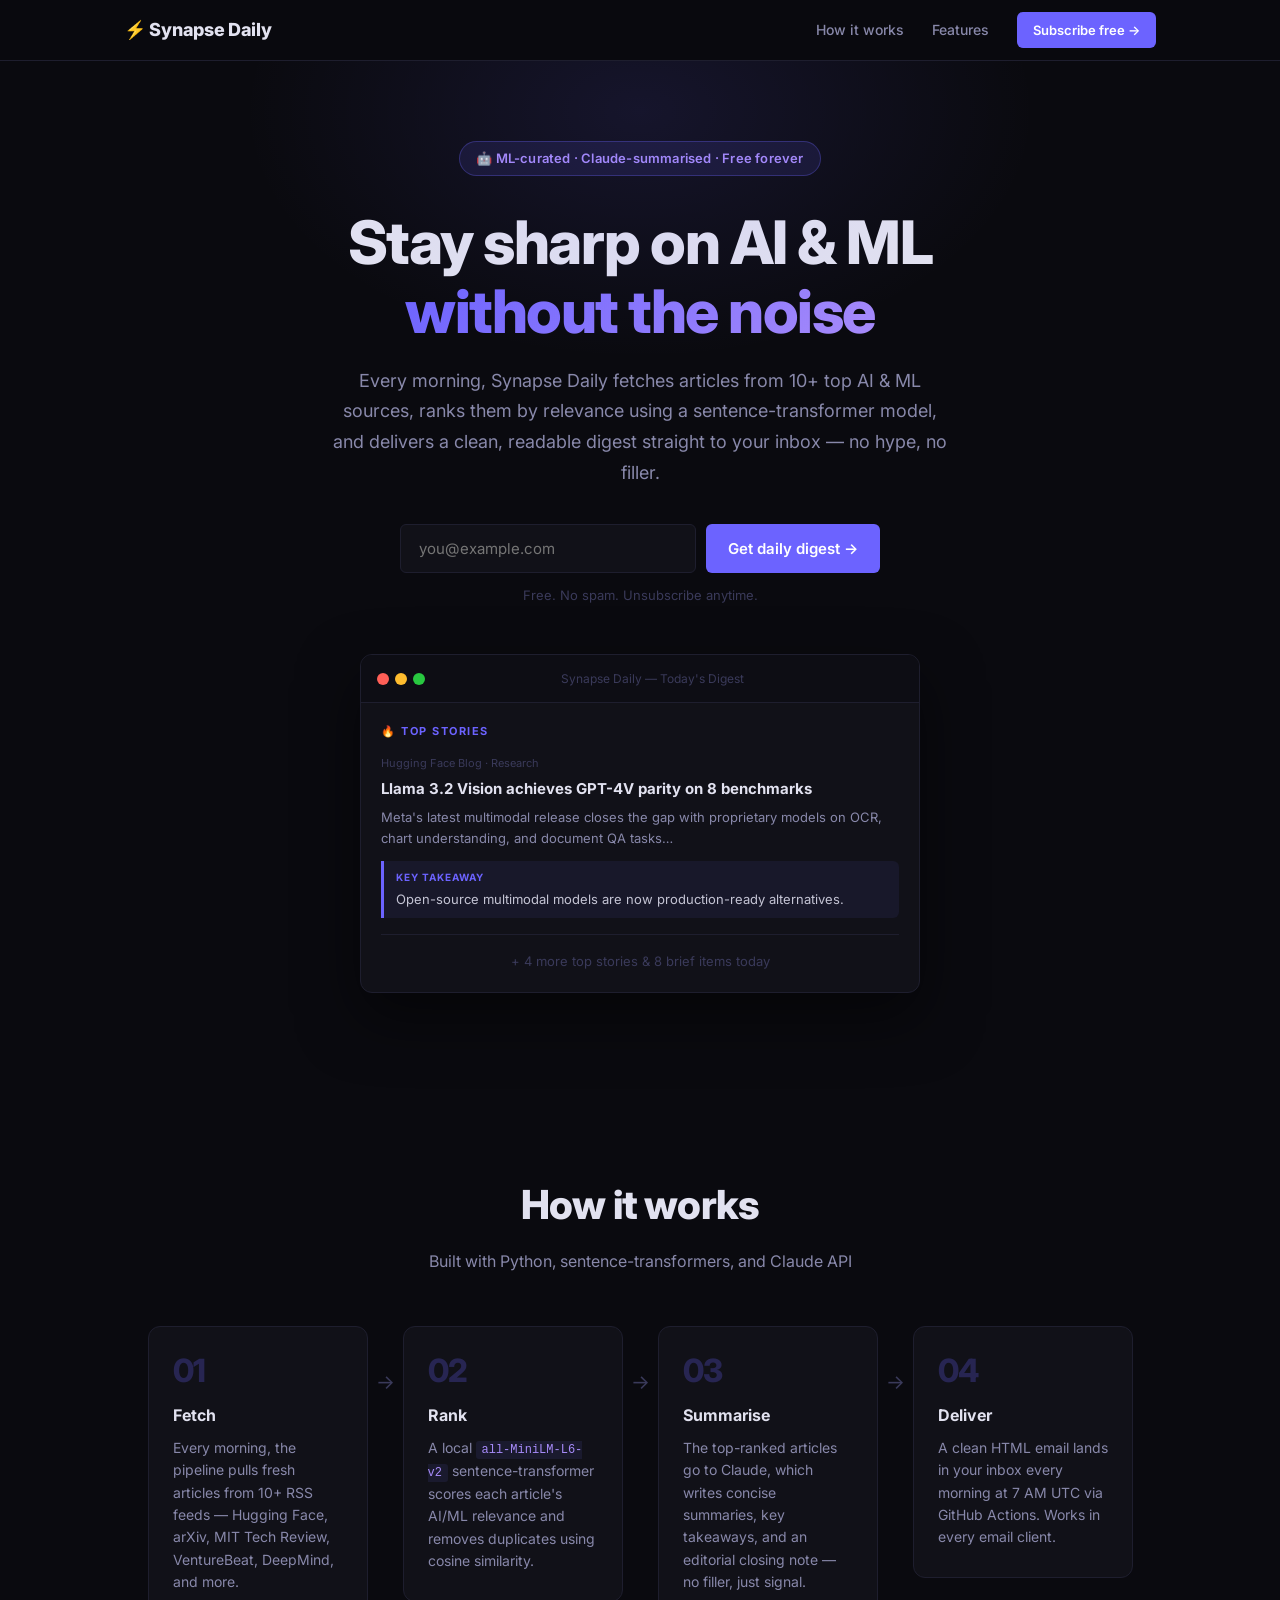
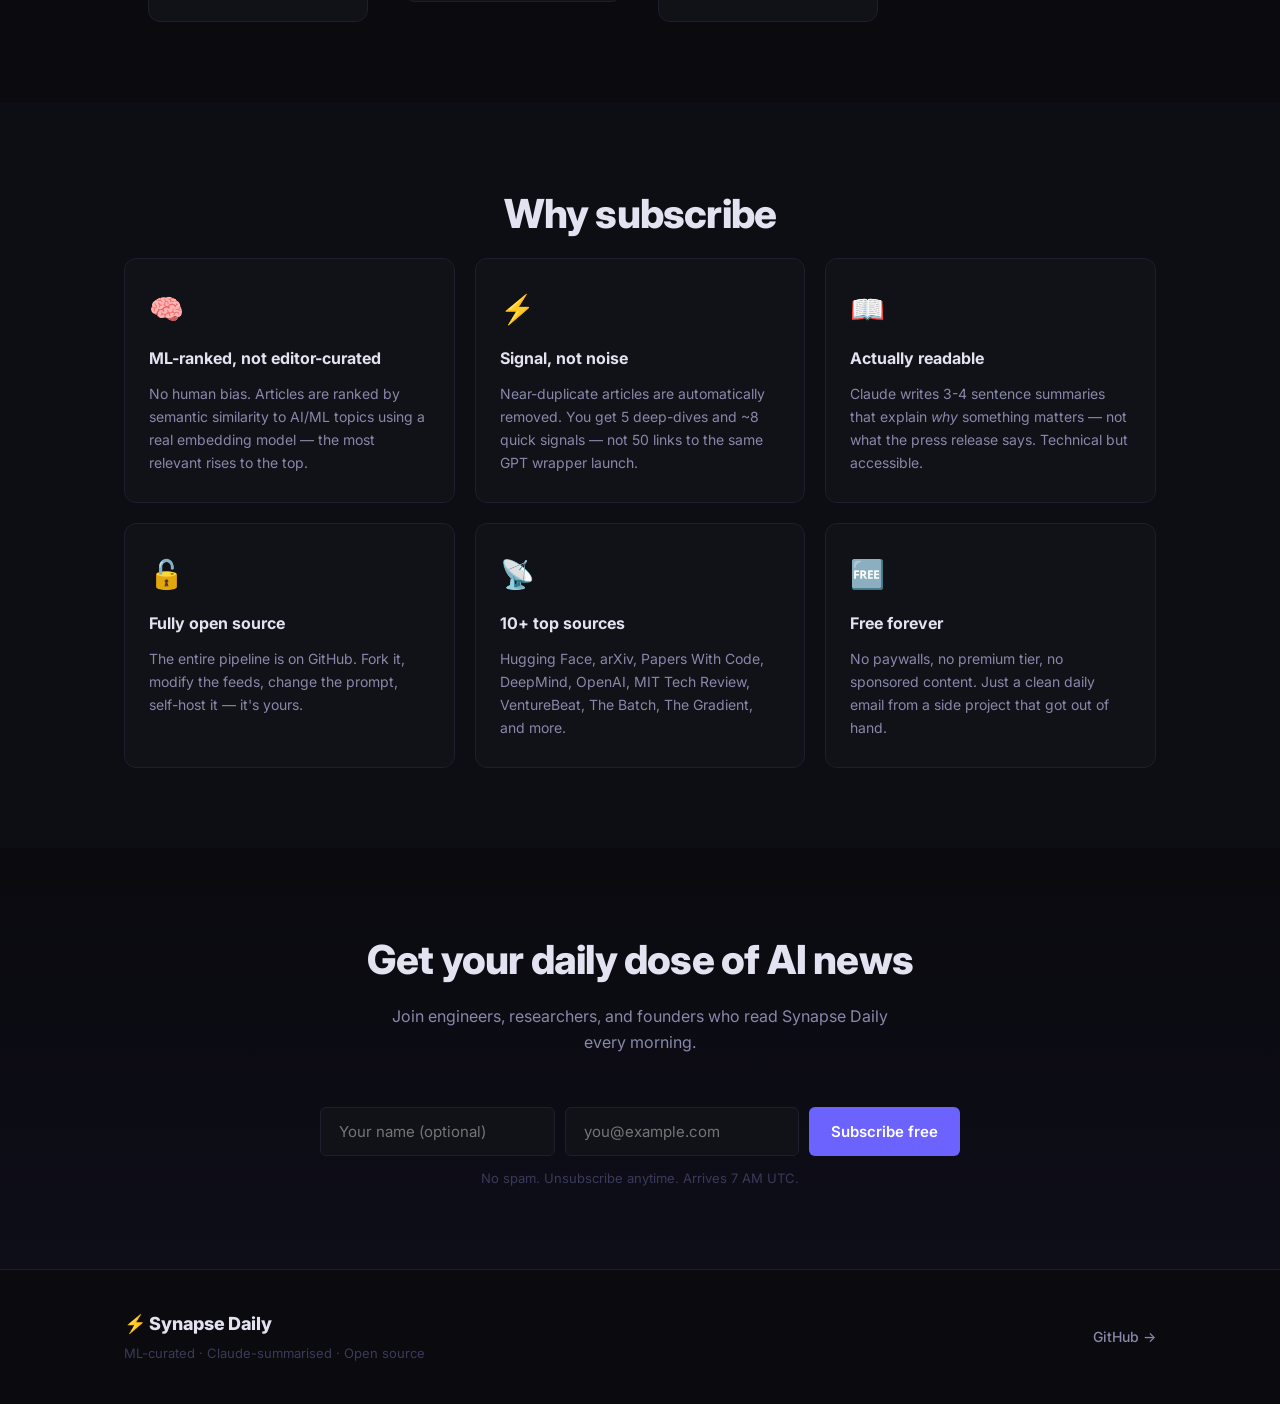
==== web/index.html @ 54e6eb71 "initial commit: synapse-daily newsletter pipeline + web app" ====
<!DOCTYPE html>
<html lang="en">
<head>
  <meta charset="UTF-8" />
  <meta name="viewport" content="width=device-width, initial-scale=1.0" />
  <title>Synapse Daily — Daily AI & ML Newsletter</title>
  <meta name="description" content="A free daily newsletter delivering the most important AI and machine learning news, curated by ML algorithms and summarised by Claude AI." />
  <link rel="preconnect" href="https://fonts.googleapis.com" />
  <link href="https://fonts.googleapis.com/css2?family=Inter:wght@400;500;600;700;800&display=swap" rel="stylesheet" />
  <link rel="stylesheet" href="static/css/style.css" />
  <link rel="icon" type="image/svg+xml" href="data:image/svg+xml,<svg xmlns='http://www.w3.org/2000/svg' viewBox='0 0 100 100'><text y='.9em' font-size='90'>⚡</text></svg>" />
</head>
<body>

  <!-- NAV -->
  <nav>
    <div class="container nav-inner">
      <a href="/" class="logo">⚡ Synapse Daily</a>
      <div class="nav-links">
        <a href="#how-it-works">How it works</a>
        <a href="#features">Features</a>
        <a href="#subscribe" class="btn-nav">Subscribe free →</a>
      </div>
    </div>
  </nav>

  <!-- HERO -->
  <section class="hero">
    <div class="container">
      <div class="badge">🤖 ML-curated · Claude-summarised · Free forever</div>

      <h1>Stay sharp on AI &amp; ML<br /><span class="gradient-text">without the noise</span></h1>

      <p class="hero-sub">
        Every morning, Synapse Daily fetches articles from 10+ top AI &amp; ML sources,
        ranks them by relevance using a sentence-transformer model, and delivers a clean,
        readable digest straight to your inbox — no hype, no filler.
      </p>

      <!-- SUBSCRIBE FORM (hero) -->
      <form class="hero-form" id="subscribe-form">
        <input
          type="email"
          name="email"
          id="email-input"
          placeholder="you@example.com"
          required
          autocomplete="email"
        />
        <button type="submit" class="btn-primary" id="submit-btn">
          Get daily digest →
        </button>
      </form>
      <p class="hero-note">Free. No spam. Unsubscribe anytime.</p>

      <!-- STATUS MESSAGE -->
      <div id="form-status" class="form-status hidden"></div>

      <!-- SAMPLE EMAIL PREVIEW CARD -->
      <div class="email-preview">
        <div class="preview-header">
          <span class="preview-dot red"></span>
          <span class="preview-dot yellow"></span>
          <span class="preview-dot green"></span>
          <span class="preview-title">Synapse Daily — Today's Digest</span>
        </div>
        <div class="preview-body">
          <div class="preview-tag">🔥 Top Stories</div>
          <div class="preview-story">
            <div class="preview-story-source">Hugging Face Blog · Research</div>
            <div class="preview-story-title">Llama 3.2 Vision achieves GPT-4V parity on 8 benchmarks</div>
            <div class="preview-story-text">Meta's latest multimodal release closes the gap with proprietary models on OCR, chart understanding, and document QA tasks…</div>
            <div class="preview-takeaway">
              <span class="takeaway-label">Key takeaway</span>
              Open-source multimodal models are now production-ready alternatives.
            </div>
          </div>
          <div class="preview-more">+ 4 more top stories &amp; 8 brief items today</div>
        </div>
      </div>
    </div>
  </section>

  <!-- HOW IT WORKS -->
  <section class="section" id="how-it-works">
    <div class="container">
      <h2 class="section-title">How it works</h2>
      <p class="section-sub">Built with Python, sentence-transformers, and Claude API</p>

      <div class="steps">
        <div class="step">
          <div class="step-num">01</div>
          <div class="step-content">
            <h3>Fetch</h3>
            <p>Every morning, the pipeline pulls fresh articles from 10+ RSS feeds — Hugging Face, arXiv, MIT Tech Review, VentureBeat, DeepMind, and more.</p>
          </div>
        </div>
        <div class="step-arrow">→</div>
        <div class="step">
          <div class="step-num">02</div>
          <div class="step-content">
            <h3>Rank</h3>
            <p>A local <code>all-MiniLM-L6-v2</code> sentence-transformer scores each article's AI/ML relevance and removes duplicates using cosine similarity.</p>
          </div>
        </div>
        <div class="step-arrow">→</div>
        <div class="step">
          <div class="step-num">03</div>
          <div class="step-content">
            <h3>Summarise</h3>
            <p>The top-ranked articles go to Claude, which writes concise summaries, key takeaways, and an editorial closing note — no filler, just signal.</p>
          </div>
        </div>
        <div class="step-arrow">→</div>
        <div class="step">
          <div class="step-num">04</div>
          <div class="step-content">
            <h3>Deliver</h3>
            <p>A clean HTML email lands in your inbox every morning at 7 AM UTC via GitHub Actions. Works in every email client.</p>
          </div>
        </div>
      </div>
    </div>
  </section>

  <!-- FEATURES -->
  <section class="section section-dark" id="features">
    <div class="container">
      <h2 class="section-title">Why subscribe</h2>
      <div class="features-grid">
        <div class="feature-card">
          <div class="feature-icon">🧠</div>
          <h3>ML-ranked, not editor-curated</h3>
          <p>No human bias. Articles are ranked by semantic similarity to AI/ML topics using a real embedding model — the most relevant rises to the top.</p>
        </div>
        <div class="feature-card">
          <div class="feature-icon">⚡</div>
          <h3>Signal, not noise</h3>
          <p>Near-duplicate articles are automatically removed. You get 5 deep-dives and ~8 quick signals — not 50 links to the same GPT wrapper launch.</p>
        </div>
        <div class="feature-card">
          <div class="feature-icon">📖</div>
          <h3>Actually readable</h3>
          <p>Claude writes 3-4 sentence summaries that explain <em>why</em> something matters — not what the press release says. Technical but accessible.</p>
        </div>
        <div class="feature-card">
          <div class="feature-icon">🔓</div>
          <h3>Fully open source</h3>
          <p>The entire pipeline is on GitHub. Fork it, modify the feeds, change the prompt, self-host it — it's yours.</p>
        </div>
        <div class="feature-card">
          <div class="feature-icon">📡</div>
          <h3>10+ top sources</h3>
          <p>Hugging Face, arXiv, Papers With Code, DeepMind, OpenAI, MIT Tech Review, VentureBeat, The Batch, The Gradient, and more.</p>
        </div>
        <div class="feature-card">
          <div class="feature-icon">🆓</div>
          <h3>Free forever</h3>
          <p>No paywalls, no premium tier, no sponsored content. Just a clean daily email from a side project that got out of hand.</p>
        </div>
      </div>
    </div>
  </section>

  <!-- SUBSCRIBE SECTION -->
  <section class="section subscribe-section" id="subscribe">
    <div class="container">
      <h2 class="section-title">Get your daily dose of AI news</h2>
      <p class="section-sub">Join engineers, researchers, and founders who read Synapse Daily every morning.</p>

      <form class="subscribe-form" id="subscribe-form-2">
        <div class="form-row">
          <input
            type="text"
            name="name"
            id="name-input"
            placeholder="Your name (optional)"
            autocomplete="name"
          />
          <input
            type="email"
            name="email"
            id="email-input-2"
            placeholder="you@example.com"
            required
            autocomplete="email"
          />
          <button type="submit" class="btn-primary" id="submit-btn-2">
            Subscribe free
          </button>
        </div>
        <p class="form-note">No spam. Unsubscribe anytime. Arrives 7 AM UTC.</p>
      </form>

      <div id="form-status-2" class="form-status hidden"></div>
    </div>
  </section>

  <!-- FOOTER -->
  <footer>
    <div class="container footer-inner">
      <div class="footer-brand">
        <span class="logo">⚡ Synapse Daily</span>
        <p>ML-curated · Claude-summarised · Open source</p>
      </div>
      <div class="footer-links">
        <a href="https://github.com/your-username/synapse-daily" target="_blank" rel="noopener">GitHub →</a>
      </div>
    </div>
  </footer>

  <script src="static/js/subscribe.js"></script>
</body>
</html>
---- web/static/css/style.css ----
/* ─── reset + base ─────────────────────────────────────────── */
*, *::before, *::after { box-sizing: border-box; margin: 0; padding: 0; }

:root {
  --bg:         #0a0a0f;
  --bg-card:    #111118;
  --bg-dark:    #0d0d14;
  --border:     #1e1e2e;
  --purple:     #6c63ff;
  --purple-light: #a78bfa;
  --text:       #e2e2f0;
  --muted:      #8888aa;
  --faint:      #3a3a5a;
  --code-bg:    #1a1a2e;
  --radius:     12px;
  --radius-sm:  6px;
}

html { scroll-behavior: smooth; }

body {
  background-color: var(--bg);
  color: var(--text);
  font-family: 'Inter', -apple-system, BlinkMacSystemFont, 'Segoe UI', sans-serif;
  font-size: 16px;
  line-height: 1.6;
  -webkit-font-smoothing: antialiased;
}

.container {
  max-width: 1080px;
  margin: 0 auto;
  padding: 0 24px;
}

/* ─── nav ───────────────────────────────────────────────────── */
nav {
  position: sticky;
  top: 0;
  z-index: 100;
  background: rgba(10, 10, 15, 0.85);
  backdrop-filter: blur(16px);
  border-bottom: 1px solid var(--border);
}

.nav-inner {
  display: flex;
  align-items: center;
  justify-content: space-between;
  height: 60px;
}

.logo {
  font-weight: 800;
  font-size: 18px;
  color: var(--text);
  text-decoration: none;
  letter-spacing: -0.3px;
}

.nav-links {
  display: flex;
  align-items: center;
  gap: 28px;
}

.nav-links a {
  color: var(--muted);
  text-decoration: none;
  font-size: 14px;
  font-weight: 500;
  transition: color 0.15s;
}

.nav-links a:hover { color: var(--text); }

.btn-nav {
  background: var(--purple) !important;
  color: #fff !important;
  padding: 8px 16px !important;
  border-radius: var(--radius-sm) !important;
  font-size: 13px !important;
  font-weight: 600 !important;
}

.btn-nav:hover { opacity: 0.88; }

/* ─── hero ───────────────────────────────────────────────────── */
.hero {
  padding: 80px 0 100px;
  text-align: center;
  position: relative;
  overflow: hidden;
}

.hero::before {
  content: '';
  position: absolute;
  top: -200px;
  left: 50%;
  transform: translateX(-50%);
  width: 800px;
  height: 500px;
  background: radial-gradient(ellipse at center, rgba(108, 99, 255, 0.12) 0%, transparent 70%);
  pointer-events: none;
}

.badge {
  display: inline-block;
  background: rgba(108, 99, 255, 0.12);
  border: 1px solid rgba(108, 99, 255, 0.3);
  color: var(--purple-light);
  font-size: 13px;
  font-weight: 600;
  padding: 6px 16px;
  border-radius: 100px;
  margin-bottom: 32px;
  letter-spacing: 0.2px;
}

h1 {
  font-size: clamp(36px, 5vw, 60px);
  font-weight: 800;
  line-height: 1.15;
  letter-spacing: -1.5px;
  margin-bottom: 20px;
  color: var(--text);
}

.gradient-text {
  background: linear-gradient(135deg, var(--purple), var(--purple-light));
  -webkit-background-clip: text;
  -webkit-text-fill-color: transparent;
  background-clip: text;
}

.hero-sub {
  max-width: 620px;
  margin: 0 auto 36px;
  color: var(--muted);
  font-size: 18px;
  line-height: 1.7;
}

/* ─── forms ─────────────────────────────────────────────────── */
.hero-form {
  display: flex;
  gap: 10px;
  max-width: 480px;
  margin: 0 auto 12px;
}

.hero-form input {
  flex: 1;
  padding: 14px 18px;
  background: var(--bg-card);
  border: 1px solid var(--border);
  border-radius: var(--radius-sm);
  color: var(--text);
  font-size: 15px;
  font-family: inherit;
  outline: none;
  transition: border-color 0.15s;
}

.hero-form input:focus {
  border-color: var(--purple);
}

.btn-primary {
  padding: 14px 22px;
  background: var(--purple);
  color: #fff;
  border: none;
  border-radius: var(--radius-sm);
  font-size: 15px;
  font-weight: 600;
  font-family: inherit;
  cursor: pointer;
  white-space: nowrap;
  transition: opacity 0.15s, transform 0.1s;
}

.btn-primary:hover { opacity: 0.88; }
.btn-primary:active { transform: scale(0.98); }
.btn-primary:disabled { opacity: 0.5; cursor: not-allowed; }

.hero-note {
  color: var(--faint);
  font-size: 13px;
  margin-bottom: 48px;
}

/* form status */
.form-status {
  max-width: 480px;
  margin: 12px auto 0;
  padding: 12px 16px;
  border-radius: var(--radius-sm);
  font-size: 14px;
  font-weight: 500;
  text-align: left;
}

.form-status.success {
  background: rgba(52, 199, 89, 0.1);
  border: 1px solid rgba(52, 199, 89, 0.3);
  color: #34c759;
}

.form-status.error {
  background: rgba(255, 69, 58, 0.1);
  border: 1px solid rgba(255, 69, 58, 0.3);
  color: #ff453a;
}

.hidden { display: none; }

/* ─── email preview card ─────────────────────────────────────── */
.email-preview {
  max-width: 560px;
  margin: 0 auto;
  background: var(--bg-card);
  border: 1px solid var(--border);
  border-radius: var(--radius);
  overflow: hidden;
  text-align: left;
  box-shadow: 0 24px 60px rgba(0,0,0,0.5);
}

.preview-header {
  display: flex;
  align-items: center;
  gap: 6px;
  padding: 14px 16px;
  background: var(--bg-dark);
  border-bottom: 1px solid var(--border);
}

.preview-dot {
  width: 12px; height: 12px; border-radius: 50%;
  flex-shrink: 0;
}
.preview-dot.red    { background: #ff5f57; }
.preview-dot.yellow { background: #febc2e; }
.preview-dot.green  { background: #28c840; }

.preview-title {
  flex: 1;
  text-align: center;
  font-size: 12px;
  color: var(--faint);
  margin-left: -30px;
}

.preview-body { padding: 20px; }

.preview-tag {
  font-size: 11px;
  font-weight: 700;
  letter-spacing: 1.5px;
  text-transform: uppercase;
  color: var(--purple);
  margin-bottom: 14px;
}

.preview-story-source {
  font-size: 11px;
  color: var(--faint);
  margin-bottom: 6px;
}

.preview-story-title {
  font-size: 15px;
  font-weight: 700;
  color: var(--text);
  line-height: 1.4;
  margin-bottom: 8px;
}

.preview-story-text {
  font-size: 13px;
  color: var(--muted);
  line-height: 1.6;
  margin-bottom: 12px;
}

.preview-takeaway {
  background: rgba(108, 99, 255, 0.08);
  border-left: 3px solid var(--purple);
  padding: 8px 12px;
  font-size: 13px;
  color: #c4c4d4;
  border-radius: 0 var(--radius-sm) var(--radius-sm) 0;
}

.takeaway-label {
  display: block;
  font-size: 10px;
  font-weight: 700;
  letter-spacing: 1px;
  text-transform: uppercase;
  color: var(--purple);
  margin-bottom: 4px;
}

.preview-more {
  margin-top: 16px;
  padding-top: 16px;
  border-top: 1px solid var(--border);
  font-size: 13px;
  color: var(--faint);
  text-align: center;
}

/* ─── sections ───────────────────────────────────────────────── */
.section { padding: 80px 0; }
.section-dark { background: var(--bg-dark); }

.section-title {
  font-size: clamp(28px, 4vw, 40px);
  font-weight: 800;
  letter-spacing: -0.8px;
  margin-bottom: 12px;
  text-align: center;
}

.section-sub {
  text-align: center;
  color: var(--muted);
  font-size: 16px;
  max-width: 500px;
  margin: 0 auto 52px;
}

/* ─── how it works steps ─────────────────────────────────────── */
.steps {
  display: flex;
  align-items: flex-start;
  gap: 8px;
  flex-wrap: wrap;
  justify-content: center;
}

.step {
  background: var(--bg-card);
  border: 1px solid var(--border);
  border-radius: var(--radius);
  padding: 28px 24px;
  flex: 1;
  min-width: 200px;
  max-width: 220px;
}

.step-num {
  font-size: 32px;
  font-weight: 800;
  color: rgba(108, 99, 255, 0.25);
  line-height: 1;
  margin-bottom: 16px;
  letter-spacing: -1px;
}

.step-content h3 {
  font-size: 16px;
  font-weight: 700;
  margin-bottom: 8px;
  color: var(--text);
}

.step-content p {
  font-size: 14px;
  color: var(--muted);
  line-height: 1.6;
}

.step-content code {
  background: var(--code-bg);
  color: var(--purple-light);
  padding: 2px 6px;
  border-radius: 3px;
  font-size: 12px;
}

.step-arrow {
  color: var(--faint);
  font-size: 20px;
  padding-top: 40px;
  align-self: flex-start;
}

/* ─── features grid ─────────────────────────────────────────── */
.features-grid {
  display: grid;
  grid-template-columns: repeat(auto-fit, minmax(300px, 1fr));
  gap: 20px;
}

.feature-card {
  background: var(--bg-card);
  border: 1px solid var(--border);
  border-radius: var(--radius);
  padding: 28px 24px;
  transition: border-color 0.2s;
}

.feature-card:hover { border-color: rgba(108, 99, 255, 0.4); }

.feature-icon {
  font-size: 28px;
  margin-bottom: 14px;
}

.feature-card h3 {
  font-size: 16px;
  font-weight: 700;
  margin-bottom: 10px;
  color: var(--text);
}

.feature-card p {
  font-size: 14px;
  color: var(--muted);
  line-height: 1.65;
}

/* ─── subscribe section ─────────────────────────────────────── */
.subscribe-section {
  text-align: center;
  background: linear-gradient(180deg, var(--bg) 0%, rgba(108,99,255,0.04) 100%);
}

.subscribe-form {
  max-width: 640px;
  margin: 0 auto;
}

.form-row {
  display: flex;
  gap: 10px;
  flex-wrap: wrap;
}

.form-row input {
  flex: 1;
  min-width: 180px;
  padding: 14px 18px;
  background: var(--bg-card);
  border: 1px solid var(--border);
  border-radius: var(--radius-sm);
  color: var(--text);
  font-size: 15px;
  font-family: inherit;
  outline: none;
  transition: border-color 0.15s;
}

.form-row input:focus { border-color: var(--purple); }

.form-note {
  margin-top: 12px;
  font-size: 13px;
  color: var(--faint);
}

/* ─── footer ─────────────────────────────────────────────────── */
footer {
  padding: 40px 0;
  border-top: 1px solid var(--border);
}

.footer-inner {
  display: flex;
  align-items: center;
  justify-content: space-between;
  flex-wrap: wrap;
  gap: 16px;
}

.footer-brand p {
  font-size: 13px;
  color: var(--faint);
  margin-top: 4px;
}

.footer-links a {
  color: var(--muted);
  text-decoration: none;
  font-size: 14px;
  font-weight: 500;
  transition: color 0.15s;
}

.footer-links a:hover { color: var(--text); }

/* ─── responsive ─────────────────────────────────────────────── */
@media (max-width: 640px) {
  .hero-form { flex-direction: column; }
  .btn-primary { width: 100%; }
  .nav-links a:not(.btn-nav) { display: none; }
  .step-arrow { display: none; }
  .step { max-width: 100%; }
  .form-row { flex-direction: column; }
  .form-row .btn-primary { width: 100%; }
}
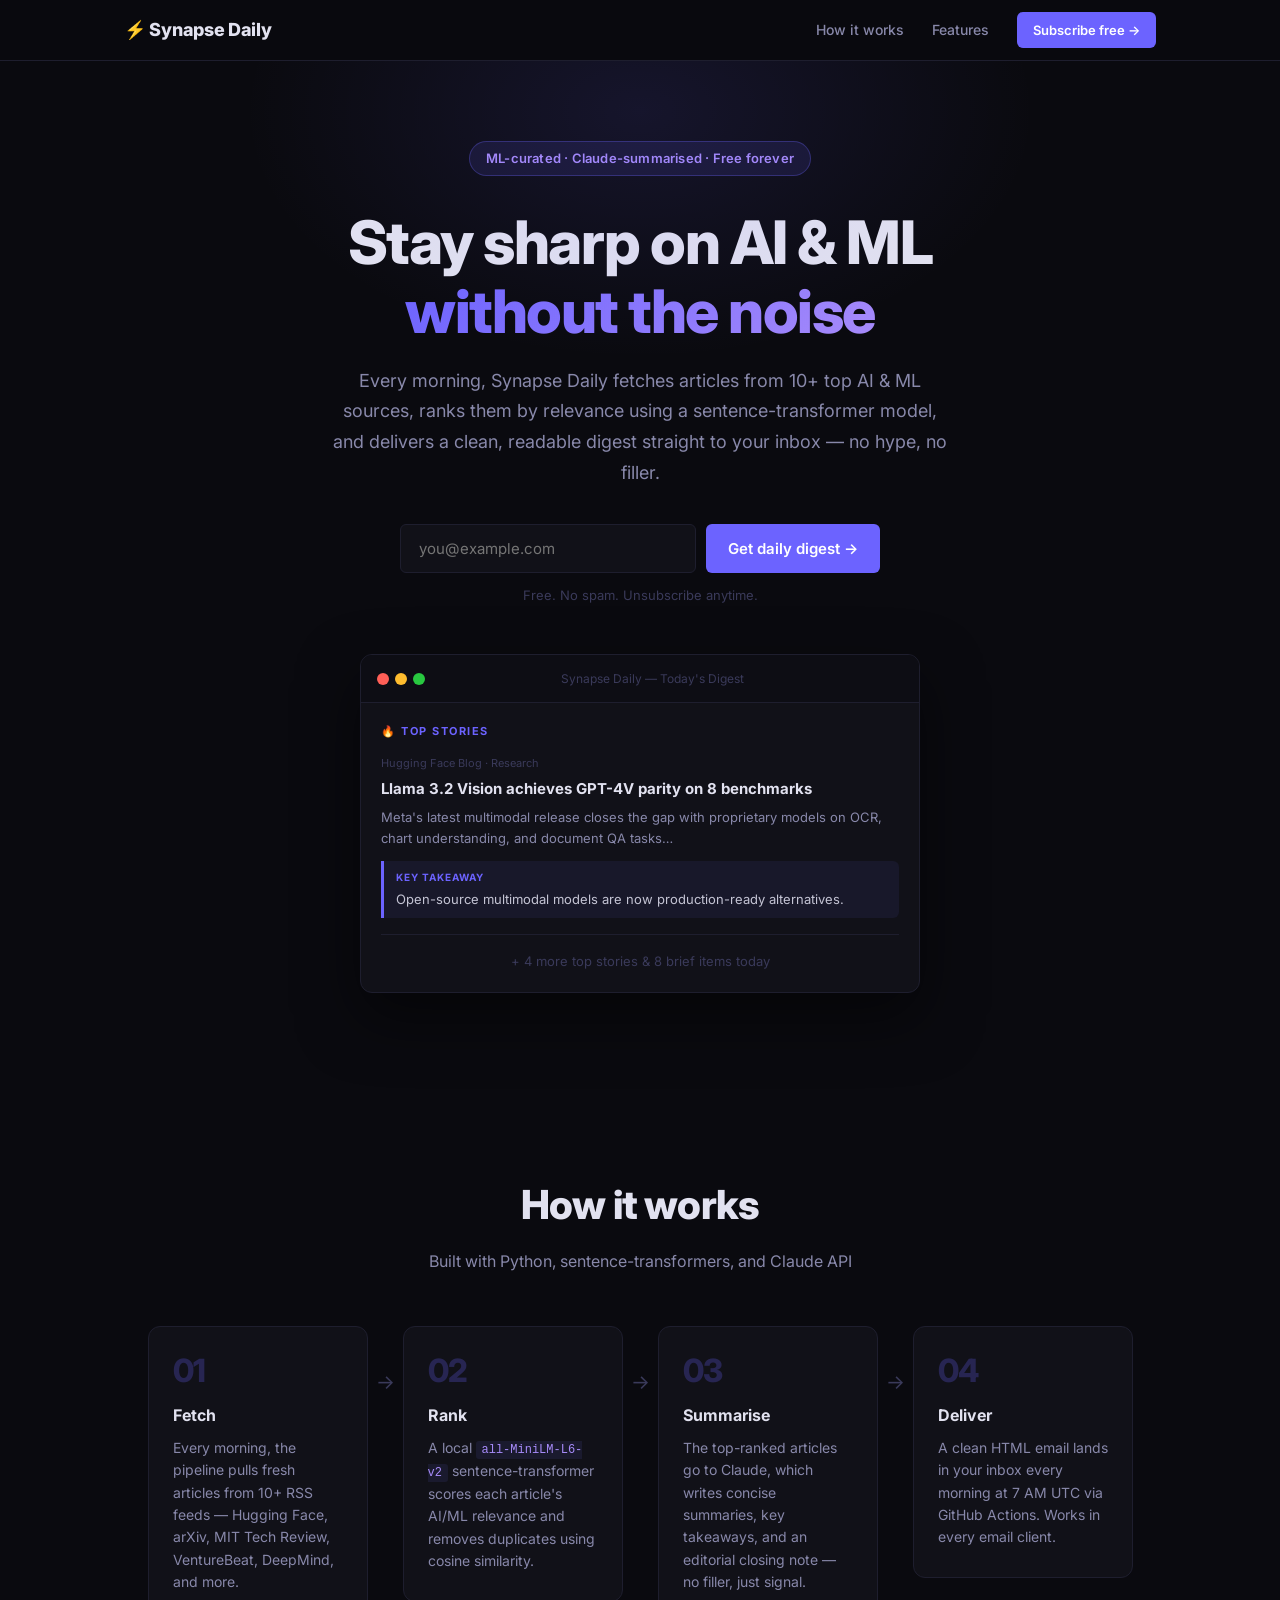
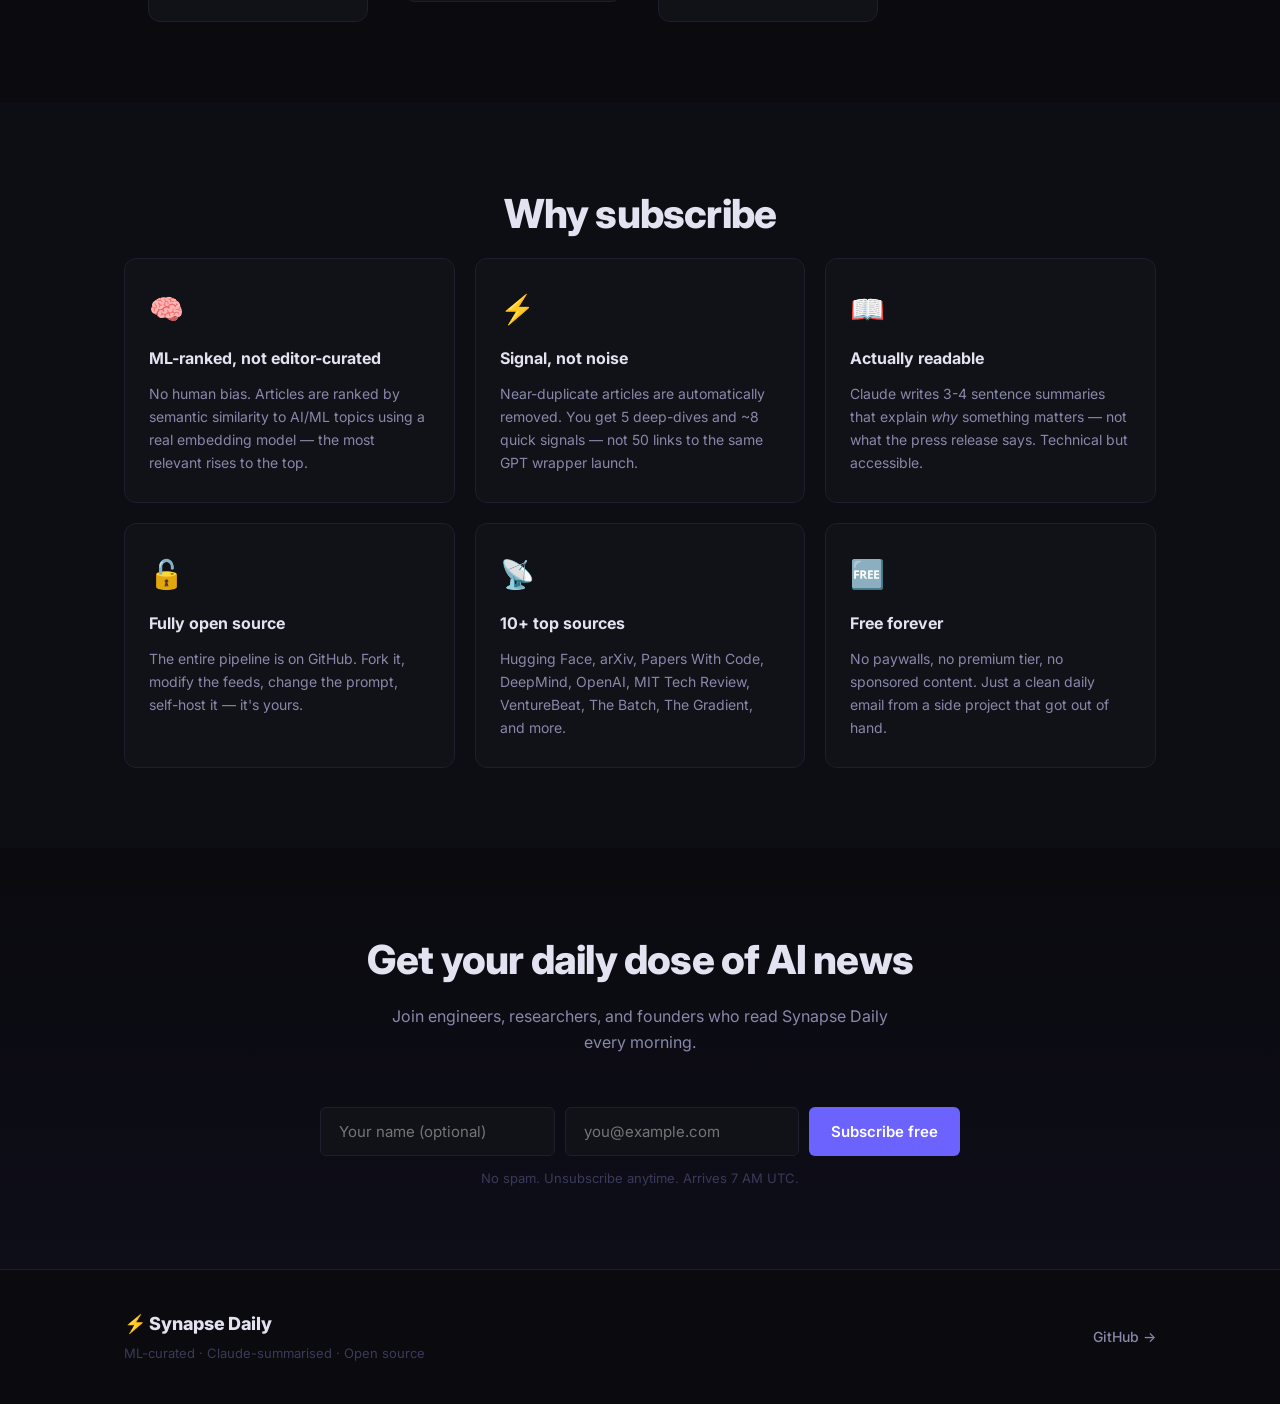
==== commit 75dadcd8: "Remove emoji from badge text in index.html" ====
--- a/web/index.html
+++ b/web/index.html
@@ -27,7 +27,7 @@
   <!-- HERO -->
   <section class="hero">
     <div class="container">
-      <div class="badge">🤖 ML-curated · Claude-summarised · Free forever</div>
+      <div class="badge"> ML-curated · Claude-summarised · Free forever</div>
 
       <h1>Stay sharp on AI &amp; ML<br /><span class="gradient-text">without the noise</span></h1>
 
